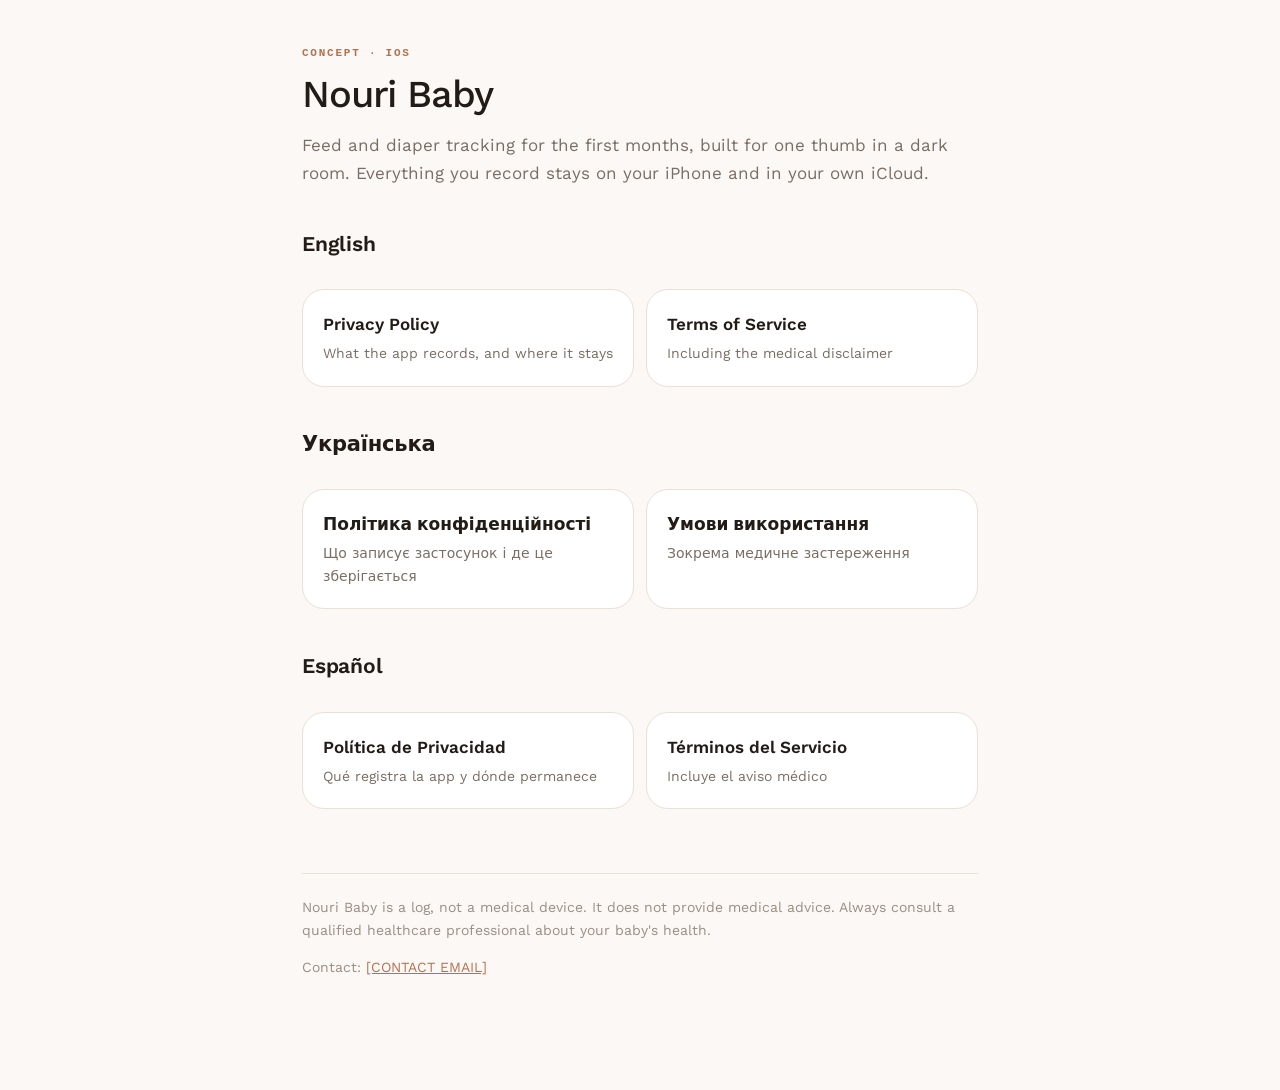
==== index.html @ 563bf5c7 "Add trilingual Privacy Policy and Terms of Service site Static site for GitHub Pages carrying the le" ====
<!doctype html>
<html lang="en">
<head>
<meta charset="utf-8">
<meta name="viewport" content="width=device-width, initial-scale=1">
<title>Nouri Baby</title>
<meta name="description" content="Feed and diaper tracking for the first months. Everything stays on your iPhone.">
<link rel="icon" href="icon.png">
<link rel="apple-touch-icon" href="icon.png">
<meta property="og:title" content="Nouri Baby">
<meta property="og:description" content="Feed and diaper tracking for the first months. Everything stays on your iPhone.">
<meta property="og:image" content="icon.png">
<link rel="preconnect" href="https://fonts.googleapis.com">
<link rel="preconnect" href="https://fonts.gstatic.com" crossorigin>
<link href="https://fonts.googleapis.com/css2?family=Work+Sans:wght@400;500;600&display=swap" rel="stylesheet">
<link rel="stylesheet" href="style.css">
</head>
<body>
<div class="wrap">
<header>
  <div class="eyebrow">Concept · iOS</div>
  <h1>Nouri Baby</h1>
  <p style="margin-top:14px">Feed and diaper tracking for the first months, built for one thumb in a dark room. Everything you record stays on your iPhone and in your own iCloud.</p>
</header>

<h2>English</h2>
<div class="cards">
  <a href="en/privacy.html"><strong>Privacy Policy</strong><span>What the app records, and where it stays</span></a>
  <a href="en/terms.html"><strong>Terms of Service</strong><span>Including the medical disclaimer</span></a>
</div>

<h2>Українська</h2>
<div class="cards">
  <a href="uk/privacy.html"><strong>Політика конфіденційності</strong><span>Що записує застосунок і де це зберігається</span></a>
  <a href="uk/terms.html"><strong>Умови використання</strong><span>Зокрема медичне застереження</span></a>
</div>

<h2>Español</h2>
<div class="cards">
  <a href="es/privacy.html"><strong>Política de Privacidad</strong><span>Qué registra la app y dónde permanece</span></a>
  <a href="es/terms.html"><strong>Términos del Servicio</strong><span>Incluye el aviso médico</span></a>
</div>

<footer>
  <p>Nouri Baby is a log, not a medical device. It does not provide medical advice. Always consult a qualified healthcare professional about your baby's health.</p>
  <p>Contact: <a href="mailto:[CONTACT EMAIL]">[CONTACT EMAIL]</a></p>
</footer>
</div>
</body>
</html>
---- style.css ----
/* Nouri Baby — site styles.
   Tokens lifted from the app's NouriTheme so the site and the product read
   as one thing. */
:root {
  --bg: #FBF8F5;
  --card: #FFFFFF;
  --ink: #221B16;
  --mute: #7A6E64;
  --dim: #9C8E83;
  --line: #EAE0D6;
  --soft: #F6EAE2;
  --soft-ink: #7A4A32;
  --clay: #B4714E;
}
@media (prefers-color-scheme: dark) {
  :root {
    --bg: #17120F; --card: #211A15; --ink: #F6F1EC; --mute: #A29385;
    --dim: #8C7A6C; --line: #302620; --soft: #2A1E17; --soft-ink: #E3B393;
  }
}
* { box-sizing: border-box; }
html { -webkit-text-size-adjust: 100%; }
body {
  margin: 0;
  background: var(--bg);
  color: var(--ink);
  font-family: "Work Sans", -apple-system, BlinkMacSystemFont, system-ui, sans-serif;
  font-size: 17px;
  line-height: 1.65;
}
.wrap { max-width: 720px; margin: 0 auto; padding: 48px 22px 96px; }
header { margin-bottom: 40px; }
.eyebrow {
  font: 600 11px/1 ui-monospace, Menlo, monospace;
  letter-spacing: .16em; text-transform: uppercase; color: var(--clay);
}
h1 { font-size: 38px; line-height: 1.15; letter-spacing: -.03em; font-weight: 500; margin: 14px 0 0; }
h2 { font-size: 21px; letter-spacing: -.01em; font-weight: 600; margin: 40px 0 10px; }
h3 { font-size: 17px; font-weight: 600; margin: 26px 0 6px; }
p, li { color: var(--mute); }
p { margin: 0 0 14px; }
ul { margin: 0 0 14px; padding-left: 22px; }
li { margin-bottom: 7px; }
strong { color: var(--ink); font-weight: 600; }
a { color: var(--clay); }
a:hover { color: #8A5238; }
.updated { font: 500 13px/1.5 ui-monospace, Menlo, monospace; color: var(--dim); margin-top: 12px; }
.langs { display: flex; gap: 8px; flex-wrap: wrap; margin-top: 22px; }
.langs a {
  text-decoration: none; font-size: 13px; font-weight: 600;
  padding: 7px 14px; border-radius: 12px;
  background: var(--card); border: 1px solid var(--line); color: var(--mute);
}
.langs a[aria-current="true"] { background: var(--clay); border-color: var(--clay); color: #fff; }
.note {
  background: var(--soft); border: 1px solid var(--line);
  border-radius: 18px; padding: 18px 20px; margin: 22px 0;
}
.note p { color: var(--soft-ink); margin: 0; }
.cards { display: grid; gap: 12px; grid-template-columns: 1fr 1fr; margin-top: 28px; }
@media (max-width: 560px) { .cards { grid-template-columns: 1fr; } }
.cards a {
  display: block; text-decoration: none; padding: 20px;
  background: var(--card); border: 1px solid var(--line); border-radius: 22px;
}
.cards a span { display: block; color: var(--mute); font-size: 14px; margin-top: 4px; }
.cards a strong { font-size: 17px; }
footer { margin-top: 64px; padding-top: 22px; border-top: 1px solid var(--line); }
footer p { font-size: 14px; color: var(--dim); }
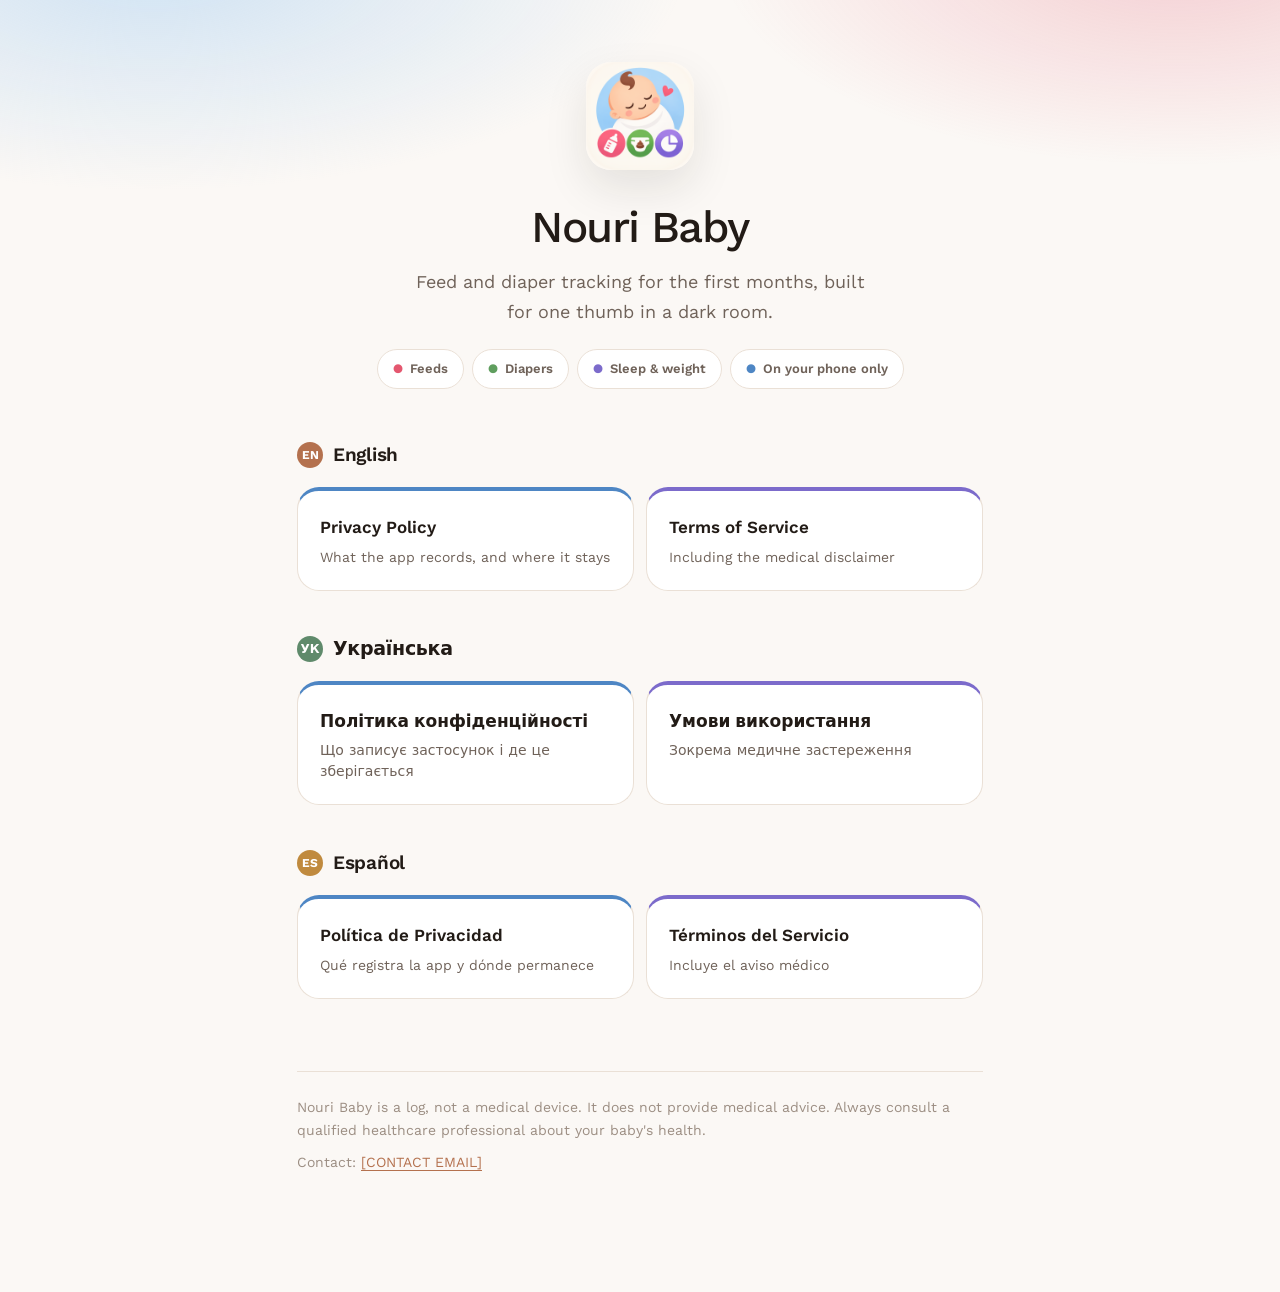
==== commit e099ab85: "Give the site a visual design drawn from the app icon The first pass was accurate but flat — plain t" ====
--- a/index.html
+++ b/index.html
@@ -17,28 +17,44 @@
 </head>
 <body>
 <div class="wrap">
-<header>
-  <div class="eyebrow">Concept · iOS</div>
+
+<section class="hero">
+  <img src="icon.png" alt="Nouri Baby app icon">
   <h1>Nouri Baby</h1>
-  <p style="margin-top:14px">Feed and diaper tracking for the first months, built for one thumb in a dark room. Everything you record stays on your iPhone and in your own iCloud.</p>
-</header>
+  <p>Feed and diaper tracking for the first months, built for one thumb in a dark room.</p>
+  <div class="pills">
+    <span class="pill"><i style="color:#E4576F">●</i>Feeds</span>
+    <span class="pill"><i style="color:#5F9E5E">●</i>Diapers</span>
+    <span class="pill"><i style="color:#7C6BCB">●</i>Sleep &amp; weight</span>
+    <span class="pill"><i style="color:#4E86C4">●</i>On your phone only</span>
+  </div>
+</section>
 
-<h2>English</h2>
+<div class="lang-head">
+  <span class="flag" style="background:#B4714E">EN</span>
+  <h2>English</h2>
+</div>
 <div class="cards">
-  <a href="en/privacy.html"><strong>Privacy Policy</strong><span>What the app records, and where it stays</span></a>
-  <a href="en/terms.html"><strong>Terms of Service</strong><span>Including the medical disclaimer</span></a>
+  <a class="privacy" href="en/privacy.html"><strong>Privacy Policy</strong><span>What the app records, and where it stays</span></a>
+  <a class="terms" href="en/terms.html"><strong>Terms of Service</strong><span>Including the medical disclaimer</span></a>
 </div>
 
-<h2>Українська</h2>
+<div class="lang-head">
+  <span class="flag" style="background:#5F8A6B">УК</span>
+  <h2>Українська</h2>
+</div>
 <div class="cards">
-  <a href="uk/privacy.html"><strong>Політика конфіденційності</strong><span>Що записує застосунок і де це зберігається</span></a>
-  <a href="uk/terms.html"><strong>Умови використання</strong><span>Зокрема медичне застереження</span></a>
+  <a class="privacy" href="uk/privacy.html"><strong>Політика конфіденційності</strong><span>Що записує застосунок і де це зберігається</span></a>
+  <a class="terms" href="uk/terms.html"><strong>Умови використання</strong><span>Зокрема медичне застереження</span></a>
 </div>
 
-<h2>Español</h2>
+<div class="lang-head">
+  <span class="flag" style="background:#C08A3E">ES</span>
+  <h2>Español</h2>
+</div>
 <div class="cards">
-  <a href="es/privacy.html"><strong>Política de Privacidad</strong><span>Qué registra la app y dónde permanece</span></a>
-  <a href="es/terms.html"><strong>Términos del Servicio</strong><span>Incluye el aviso médico</span></a>
+  <a class="privacy" href="es/privacy.html"><strong>Política de Privacidad</strong><span>Qué registra la app y dónde permanece</span></a>
+  <a class="terms" href="es/terms.html"><strong>Términos del Servicio</strong><span>Incluye el aviso médico</span></a>
 </div>
 
 <footer>
--- a/style.css
+++ b/style.css
@@ -1,69 +1,166 @@
 /* Nouri Baby — site styles.
-   Tokens lifted from the app's NouriTheme so the site and the product read
-   as one thing. */
+   Surfaces and ink come from the app's NouriTheme; the accent hues are
+   sampled from the app icon (bottle pink, diaper green, chart purple, the
+   blue halo), so the site, the icon and the product share one palette. */
 :root {
   --bg: #FBF8F5;
   --card: #FFFFFF;
   --ink: #221B16;
-  --mute: #7A6E64;
+  --mute: #6F6259;
   --dim: #9C8E83;
   --line: #EAE0D6;
   --soft: #F6EAE2;
   --soft-ink: #7A4A32;
+
   --clay: #B4714E;
+  --clay-deep: #8A5238;
+  --rose: #E4576F;
+  --green: #5F9E5E;
+  --purple: #8B7BD8;
+  --sky: #9FCBF2;
+
+  --accent: var(--clay);
+  --accent-soft: #F6EAE2;
+
+  --shadow: 0 18px 44px rgba(34, 27, 22, .10);
+  --radius: 22px;
 }
+[data-doc="privacy"] { --accent: #4E86C4; --accent-soft: #E8F1FA; }
+[data-doc="terms"]   { --accent: #7C6BCB; --accent-soft: #EFECFA; }
+
 @media (prefers-color-scheme: dark) {
   :root {
-    --bg: #17120F; --card: #211A15; --ink: #F6F1EC; --mute: #A29385;
+    --bg: #17120F; --card: #211A15; --ink: #F6F1EC; --mute: #B3A395;
     --dim: #8C7A6C; --line: #302620; --soft: #2A1E17; --soft-ink: #E3B393;
+    --shadow: 0 18px 44px rgba(0, 0, 0, .40);
   }
+  [data-doc="privacy"] { --accent: #7FB0E6; --accent-soft: #1B242E; }
+  [data-doc="terms"]   { --accent: #A697EA; --accent-soft: #221E2E; }
 }
+
 * { box-sizing: border-box; }
-html { -webkit-text-size-adjust: 100%; }
+html { -webkit-text-size-adjust: 100%; scroll-behavior: smooth; }
 body {
   margin: 0;
   background: var(--bg);
   color: var(--ink);
   font-family: "Work Sans", -apple-system, BlinkMacSystemFont, system-ui, sans-serif;
   font-size: 17px;
-  line-height: 1.65;
+  line-height: 1.68;
 }
-.wrap { max-width: 720px; margin: 0 auto; padding: 48px 22px 96px; }
-header { margin-bottom: 40px; }
+
+/* A soft wash of the icon's hues behind the top of every page. */
+body::before {
+  content: "";
+  position: fixed; inset: 0 0 auto 0; height: 420px; z-index: -1;
+  background:
+    radial-gradient(760px 320px at 12% -8%, color-mix(in srgb, var(--sky) 46%, transparent), transparent 70%),
+    radial-gradient(640px 300px at 92% -12%, color-mix(in srgb, var(--rose) 26%, transparent), transparent 72%);
+  pointer-events: none;
+}
+@media (prefers-color-scheme: dark) { body::before { opacity: .30; } }
+
+.wrap { max-width: 730px; margin: 0 auto; padding: 40px 22px 110px; }
+
+/* ── Header ──────────────────────────────────────────────────────── */
+.brand { display: flex; align-items: center; gap: 13px; margin-bottom: 34px; text-decoration: none; }
+.brand img { width: 44px; height: 44px; border-radius: 11px; box-shadow: 0 4px 14px rgba(34,27,22,.14); }
+.brand span { font-weight: 600; font-size: 16px; color: var(--ink); letter-spacing: -.01em; }
+
 .eyebrow {
+  display: inline-block;
   font: 600 11px/1 ui-monospace, Menlo, monospace;
-  letter-spacing: .16em; text-transform: uppercase; color: var(--clay);
+  letter-spacing: .16em; text-transform: uppercase; color: var(--accent);
+  background: var(--accent-soft);
+  padding: 7px 12px; border-radius: 9px;
 }
-h1 { font-size: 38px; line-height: 1.15; letter-spacing: -.03em; font-weight: 500; margin: 14px 0 0; }
-h2 { font-size: 21px; letter-spacing: -.01em; font-weight: 600; margin: 40px 0 10px; }
-h3 { font-size: 17px; font-weight: 600; margin: 26px 0 6px; }
+h1 {
+  font-size: clamp(34px, 7vw, 44px); line-height: 1.1;
+  letter-spacing: -.035em; font-weight: 500; margin: 16px 0 0;
+}
+.updated { font: 500 13px/1.5 ui-monospace, Menlo, monospace; color: var(--dim); margin-top: 12px; }
+
+/* ── Hero (landing only) ─────────────────────────────────────────── */
+.hero { text-align: center; padding: 22px 0 8px; }
+.hero img {
+  width: 108px; height: 108px; border-radius: 25px;
+  box-shadow: var(--shadow); margin-bottom: 8px;
+}
+.hero p { max-width: 460px; margin: 16px auto 0; font-size: 18px; }
+.pills { display: flex; gap: 8px; justify-content: center; flex-wrap: wrap; margin-top: 22px; }
+.pill {
+  font-size: 13px; font-weight: 600; padding: 8px 15px; border-radius: 99px;
+  background: var(--card); border: 1px solid var(--line); color: var(--mute);
+}
+.pill i { font-style: normal; margin-right: 7px; }
+
+/* ── Language switcher ───────────────────────────────────────────── */
+.langs { display: flex; gap: 8px; flex-wrap: wrap; margin-top: 24px; }
+.langs a {
+  text-decoration: none; font-size: 13px; font-weight: 600;
+  padding: 8px 15px; border-radius: 12px;
+  background: var(--card); border: 1px solid var(--line); color: var(--mute);
+  transition: transform .12s ease, border-color .12s ease;
+}
+.langs a:hover { transform: translateY(-1px); border-color: var(--accent); }
+.langs a[aria-current="true"] {
+  background: var(--accent); border-color: var(--accent); color: #fff;
+}
+
+/* ── Body copy ───────────────────────────────────────────────────── */
+h2 {
+  font-size: 22px; letter-spacing: -.015em; font-weight: 600;
+  margin: 46px 0 12px; padding-left: 15px; position: relative;
+}
+h2::before {
+  content: ""; position: absolute; left: 0; top: .28em; bottom: .28em;
+  width: 4px; border-radius: 3px; background: var(--accent);
+}
+h3 { font-size: 17px; font-weight: 600; margin: 28px 0 6px; color: var(--ink); }
 p, li { color: var(--mute); }
 p { margin: 0 0 14px; }
-ul { margin: 0 0 14px; padding-left: 22px; }
-li { margin-bottom: 7px; }
+ul { margin: 0 0 16px; padding-left: 0; list-style: none; }
+li { margin-bottom: 9px; padding-left: 24px; position: relative; }
+li::before {
+  content: ""; position: absolute; left: 4px; top: .62em;
+  width: 7px; height: 7px; border-radius: 99px; background: var(--accent); opacity: .55;
+}
 strong { color: var(--ink); font-weight: 600; }
-a { color: var(--clay); }
-a:hover { color: #8A5238; }
-.updated { font: 500 13px/1.5 ui-monospace, Menlo, monospace; color: var(--dim); margin-top: 12px; }
-.langs { display: flex; gap: 8px; flex-wrap: wrap; margin-top: 22px; }
-.langs a {
-  text-decoration: none; font-size: 13px; font-weight: 600;
-  padding: 7px 14px; border-radius: 12px;
-  background: var(--card); border: 1px solid var(--line); color: var(--mute);
+a { color: var(--accent); text-underline-offset: 3px; }
+a:hover { color: var(--clay-deep); }
+em { color: var(--ink); font-style: italic; }
+
+/* ── Callout ─────────────────────────────────────────────────────── */
+.note {
+  background: var(--accent-soft);
+  border: 1px solid color-mix(in srgb, var(--accent) 24%, transparent);
+  border-left: 5px solid var(--accent);
+  border-radius: 18px; padding: 20px 22px; margin: 26px 0 8px;
 }
-.langs a[aria-current="true"] { background: var(--clay); border-color: var(--clay); color: #fff; }
-.note {
-  background: var(--soft); border: 1px solid var(--line);
-  border-radius: 18px; padding: 18px 20px; margin: 22px 0;
-}
-.note p { color: var(--soft-ink); margin: 0; }
-.cards { display: grid; gap: 12px; grid-template-columns: 1fr 1fr; margin-top: 28px; }
+.note p { color: var(--ink); margin: 0; }
+
+/* ── Cards ───────────────────────────────────────────────────────── */
+.cards { display: grid; gap: 12px; grid-template-columns: 1fr 1fr; margin-top: 16px; }
 @media (max-width: 560px) { .cards { grid-template-columns: 1fr; } }
 .cards a {
-  display: block; text-decoration: none; padding: 20px;
-  background: var(--card); border: 1px solid var(--line); border-radius: 22px;
+  display: block; text-decoration: none; padding: 22px;
+  background: var(--card); border: 1px solid var(--line);
+  border-radius: var(--radius); border-top: 4px solid var(--dot, var(--clay));
+  transition: transform .14s ease, box-shadow .14s ease;
 }
-.cards a span { display: block; color: var(--mute); font-size: 14px; margin-top: 4px; }
-.cards a strong { font-size: 17px; }
-footer { margin-top: 64px; padding-top: 22px; border-top: 1px solid var(--line); }
-footer p { font-size: 14px; color: var(--dim); }
+.cards a:hover { transform: translateY(-3px); box-shadow: var(--shadow); }
+.cards a strong { font-size: 17px; display: block; }
+.cards a span { display: block; color: var(--mute); font-size: 14px; margin-top: 5px; line-height: 1.5; }
+.cards .privacy { --dot: #4E86C4; }
+.cards .terms { --dot: #7C6BCB; }
+
+.lang-head { display: flex; align-items: center; gap: 10px; margin: 42px 0 4px; }
+.lang-head h2 { margin: 0; padding: 0; font-size: 19px; }
+.lang-head h2::before { display: none; }
+.lang-head .flag {
+  width: 26px; height: 26px; border-radius: 99px; flex: none;
+  display: grid; place-items: center; font-size: 12px; font-weight: 700; color: #fff;
+}
+
+footer { margin-top: 72px; padding-top: 24px; border-top: 1px solid var(--line); }
+footer p { font-size: 14px; color: var(--dim); margin-bottom: 8px; }
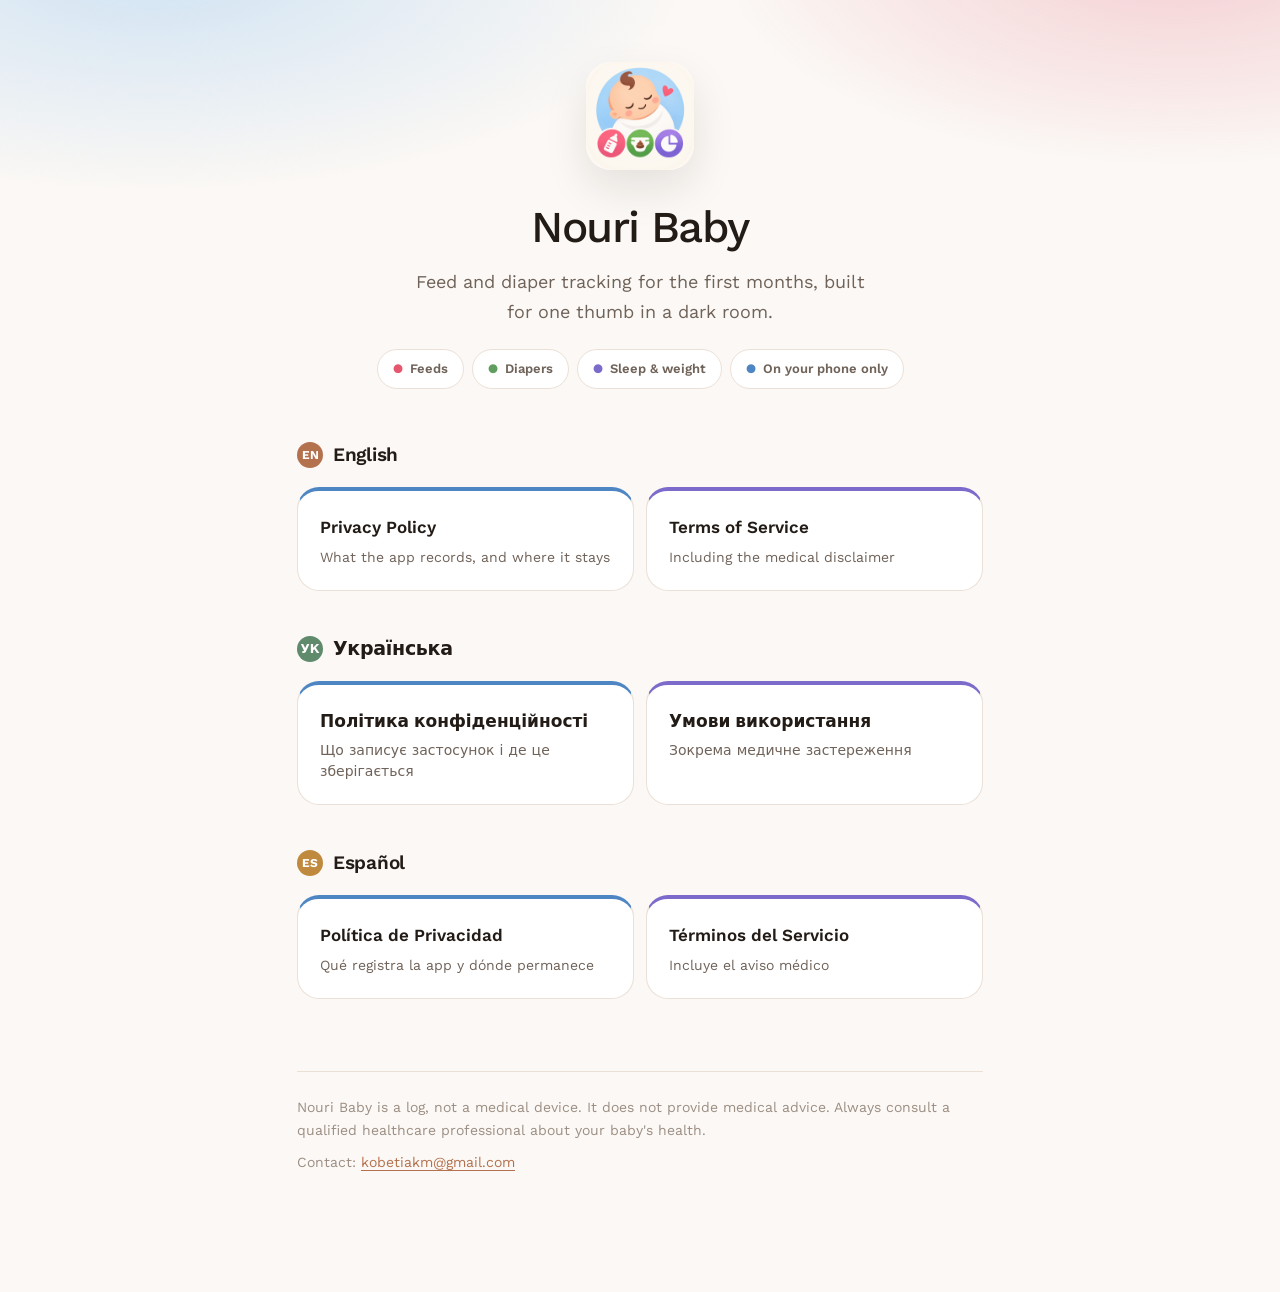
==== commit 0d663f8d: "Fill in developer name, contact address and governing law Developer is Mykola Kobetiak, contact kobe" ====
--- a/index.html
+++ b/index.html
@@ -59,7 +59,7 @@
 
 <footer>
   <p>Nouri Baby is a log, not a medical device. It does not provide medical advice. Always consult a qualified healthcare professional about your baby's health.</p>
-  <p>Contact: <a href="mailto:[CONTACT EMAIL]">[CONTACT EMAIL]</a></p>
+  <p>Contact: <a href="mailto:kobetiakm@gmail.com">kobetiakm@gmail.com</a></p>
 </footer>
 </div>
 </body>
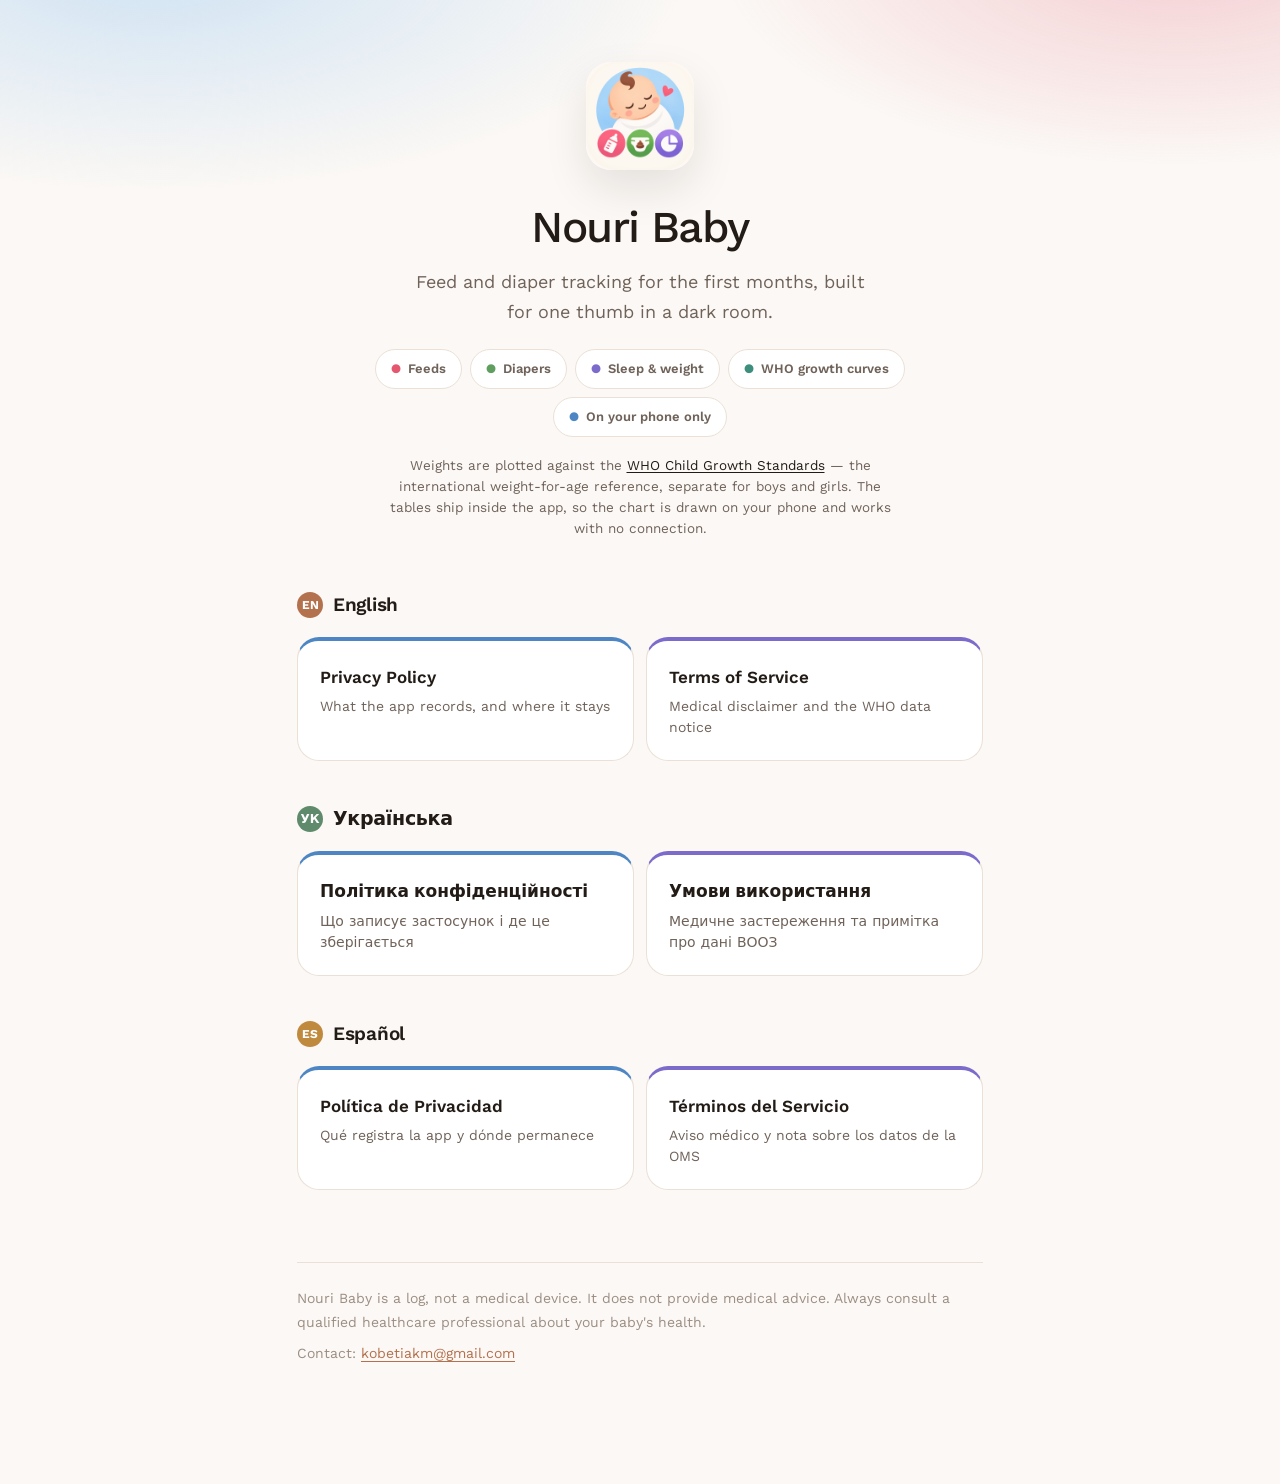
==== commit be9cdf48: "Cover WHO growth data in the policies, and correct the analytics claim The app now plots weights aga" ====
--- a/index.html
+++ b/index.html
@@ -26,8 +26,13 @@
     <span class="pill"><i style="color:#E4576F">●</i>Feeds</span>
     <span class="pill"><i style="color:#5F9E5E">●</i>Diapers</span>
     <span class="pill"><i style="color:#7C6BCB">●</i>Sleep &amp; weight</span>
+    <span class="pill"><i style="color:#3E8E7E">●</i>WHO growth curves</span>
     <span class="pill"><i style="color:#4E86C4">●</i>On your phone only</span>
   </div>
+  <p class="source">Weights are plotted against the
+    <a href="https://www.who.int/tools/child-growth-standards/standards/weight-for-age" rel="noopener">WHO&nbsp;Child&nbsp;Growth&nbsp;Standards</a>
+    — the international weight-for-age reference, separate for boys and girls.
+    The tables ship inside the app, so the chart is drawn on your phone and works with no connection.</p>
 </section>
 
 <div class="lang-head">
@@ -36,7 +41,7 @@
 </div>
 <div class="cards">
   <a class="privacy" href="en/privacy.html"><strong>Privacy Policy</strong><span>What the app records, and where it stays</span></a>
-  <a class="terms" href="en/terms.html"><strong>Terms of Service</strong><span>Including the medical disclaimer</span></a>
+  <a class="terms" href="en/terms.html"><strong>Terms of Service</strong><span>Medical disclaimer and the WHO data notice</span></a>
 </div>
 
 <div class="lang-head">
@@ -45,7 +50,7 @@
 </div>
 <div class="cards">
   <a class="privacy" href="uk/privacy.html"><strong>Політика конфіденційності</strong><span>Що записує застосунок і де це зберігається</span></a>
-  <a class="terms" href="uk/terms.html"><strong>Умови використання</strong><span>Зокрема медичне застереження</span></a>
+  <a class="terms" href="uk/terms.html"><strong>Умови використання</strong><span>Медичне застереження та примітка про дані ВООЗ</span></a>
 </div>
 
 <div class="lang-head">
@@ -54,7 +59,7 @@
 </div>
 <div class="cards">
   <a class="privacy" href="es/privacy.html"><strong>Política de Privacidad</strong><span>Qué registra la app y dónde permanece</span></a>
-  <a class="terms" href="es/terms.html"><strong>Términos del Servicio</strong><span>Incluye el aviso médico</span></a>
+  <a class="terms" href="es/terms.html"><strong>Términos del Servicio</strong><span>Aviso médico y nota sobre los datos de la OMS</span></a>
 </div>
 
 <footer>
--- a/style.css
+++ b/style.css
@@ -94,6 +94,15 @@
 }
 .pill i { font-style: normal; margin-right: 7px; }
 
+.hero .source {
+  max-width: 520px;
+  margin: 18px auto 0;
+  font-size: 13.5px;
+  line-height: 1.55;
+  color: var(--mute);
+}
+.hero .source a { color: var(--ink); text-underline-offset: 2px; }
+
 /* ── Language switcher ───────────────────────────────────────────── */
 .langs { display: flex; gap: 8px; flex-wrap: wrap; margin-top: 24px; }
 .langs a {
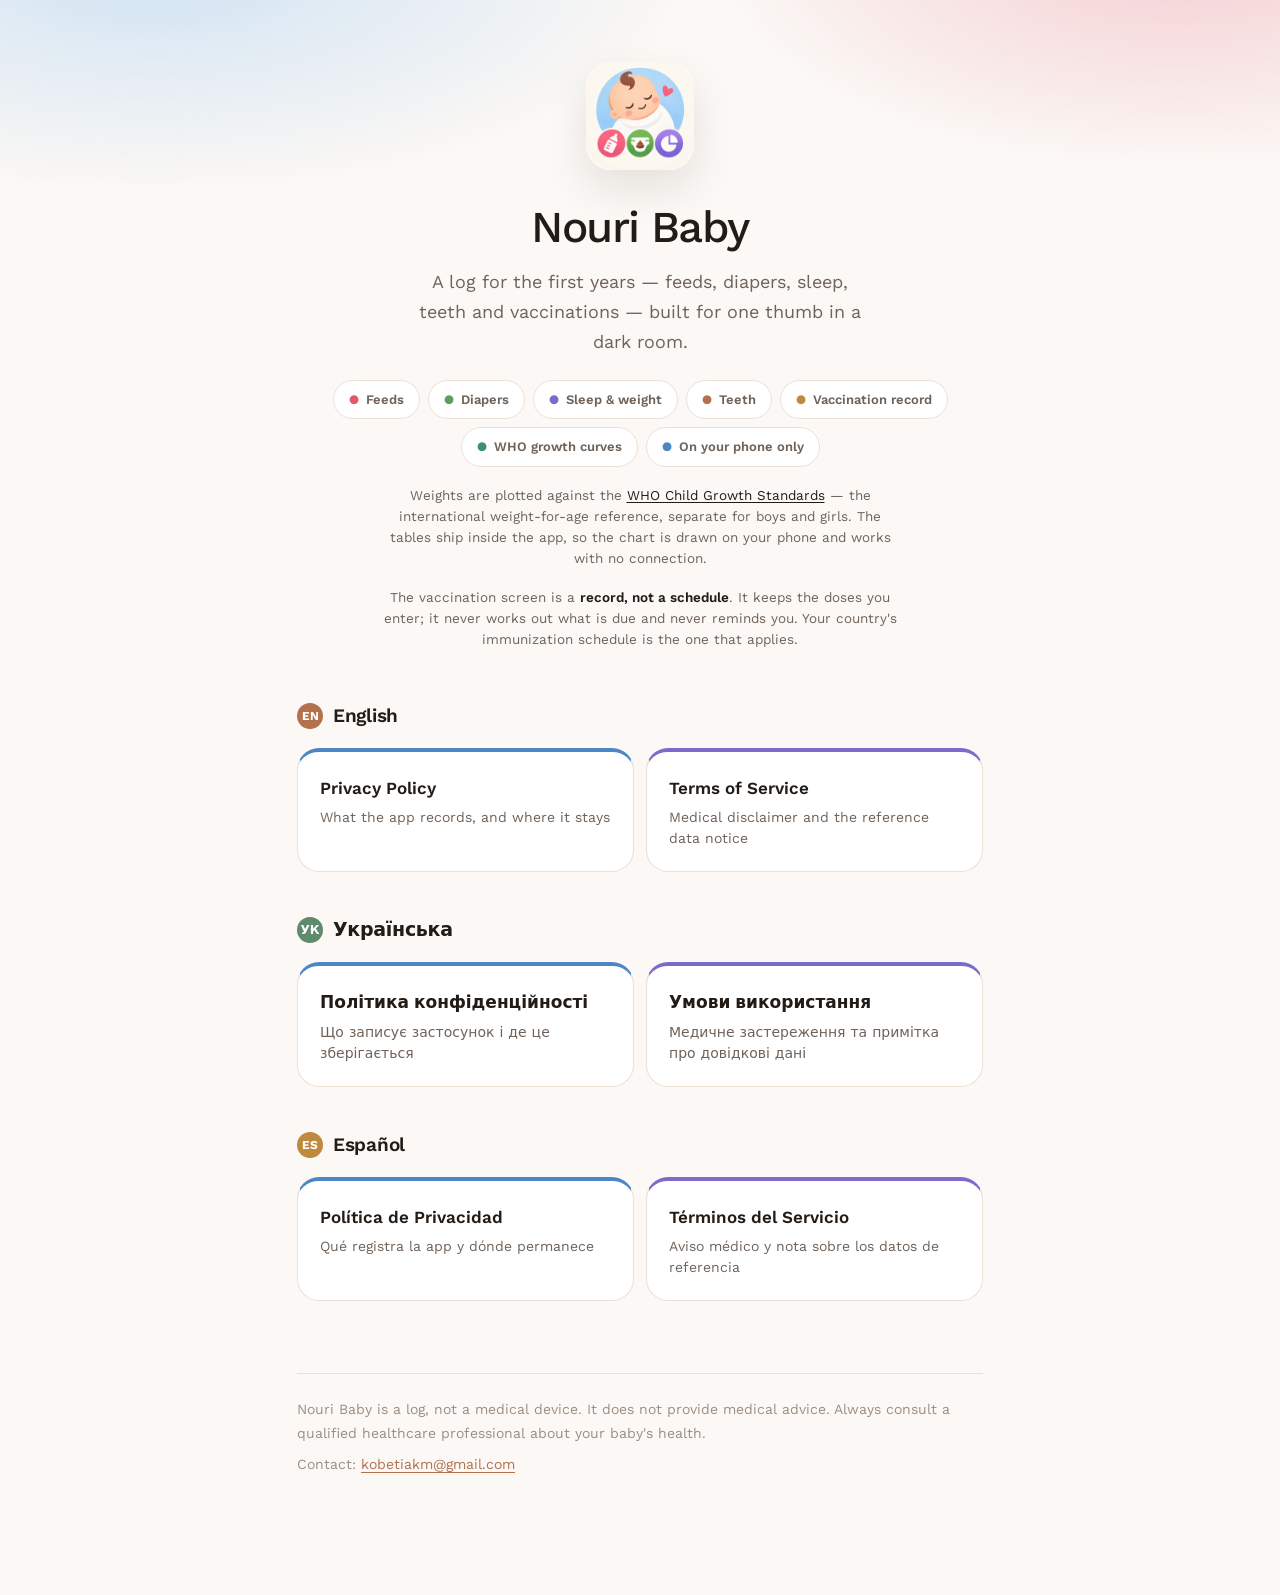
==== commit 69251b4e: "Cover teeth and vaccination records in the policies Both are health data, and vaccination status is " ====
--- a/index.html
+++ b/index.html
@@ -4,11 +4,11 @@
 <meta charset="utf-8">
 <meta name="viewport" content="width=device-width, initial-scale=1">
 <title>Nouri Baby</title>
-<meta name="description" content="Feed and diaper tracking for the first months. Everything stays on your iPhone.">
+<meta name="description" content="Feeds, diapers, sleep, teeth and vaccinations for the first years. Everything stays on your iPhone.">
 <link rel="icon" href="icon.png">
 <link rel="apple-touch-icon" href="icon.png">
 <meta property="og:title" content="Nouri Baby">
-<meta property="og:description" content="Feed and diaper tracking for the first months. Everything stays on your iPhone.">
+<meta property="og:description" content="Feeds, diapers, sleep, teeth and vaccinations for the first years. Everything stays on your iPhone.">
 <meta property="og:image" content="icon.png">
 <link rel="preconnect" href="https://fonts.googleapis.com">
 <link rel="preconnect" href="https://fonts.gstatic.com" crossorigin>
@@ -21,11 +21,13 @@
 <section class="hero">
   <img src="icon.png" alt="Nouri Baby app icon">
   <h1>Nouri Baby</h1>
-  <p>Feed and diaper tracking for the first months, built for one thumb in a dark room.</p>
+  <p>A log for the first years — feeds, diapers, sleep, teeth and vaccinations — built for one thumb in a dark room.</p>
   <div class="pills">
     <span class="pill"><i style="color:#E4576F">●</i>Feeds</span>
     <span class="pill"><i style="color:#5F9E5E">●</i>Diapers</span>
     <span class="pill"><i style="color:#7C6BCB">●</i>Sleep &amp; weight</span>
+    <span class="pill"><i style="color:#B4714E">●</i>Teeth</span>
+    <span class="pill"><i style="color:#C08A3E">●</i>Vaccination record</span>
     <span class="pill"><i style="color:#3E8E7E">●</i>WHO growth curves</span>
     <span class="pill"><i style="color:#4E86C4">●</i>On your phone only</span>
   </div>
@@ -33,6 +35,7 @@
     <a href="https://www.who.int/tools/child-growth-standards/standards/weight-for-age" rel="noopener">WHO&nbsp;Child&nbsp;Growth&nbsp;Standards</a>
     — the international weight-for-age reference, separate for boys and girls.
     The tables ship inside the app, so the chart is drawn on your phone and works with no connection.</p>
+  <p class="source">The vaccination screen is a <strong>record, not a schedule</strong>. It keeps the doses you enter; it never works out what is due and never reminds you. Your country's immunization schedule is the one that applies.</p>
 </section>
 
 <div class="lang-head">
@@ -41,7 +44,7 @@
 </div>
 <div class="cards">
   <a class="privacy" href="en/privacy.html"><strong>Privacy Policy</strong><span>What the app records, and where it stays</span></a>
-  <a class="terms" href="en/terms.html"><strong>Terms of Service</strong><span>Medical disclaimer and the WHO data notice</span></a>
+  <a class="terms" href="en/terms.html"><strong>Terms of Service</strong><span>Medical disclaimer and the reference data notice</span></a>
 </div>
 
 <div class="lang-head">
@@ -50,7 +53,7 @@
 </div>
 <div class="cards">
   <a class="privacy" href="uk/privacy.html"><strong>Політика конфіденційності</strong><span>Що записує застосунок і де це зберігається</span></a>
-  <a class="terms" href="uk/terms.html"><strong>Умови використання</strong><span>Медичне застереження та примітка про дані ВООЗ</span></a>
+  <a class="terms" href="uk/terms.html"><strong>Умови використання</strong><span>Медичне застереження та примітка про довідкові дані</span></a>
 </div>
 
 <div class="lang-head">
@@ -59,7 +62,7 @@
 </div>
 <div class="cards">
   <a class="privacy" href="es/privacy.html"><strong>Política de Privacidad</strong><span>Qué registra la app y dónde permanece</span></a>
-  <a class="terms" href="es/terms.html"><strong>Términos del Servicio</strong><span>Aviso médico y nota sobre los datos de la OMS</span></a>
+  <a class="terms" href="es/terms.html"><strong>Términos del Servicio</strong><span>Aviso médico y nota sobre los datos de referencia</span></a>
 </div>
 
 <footer>
